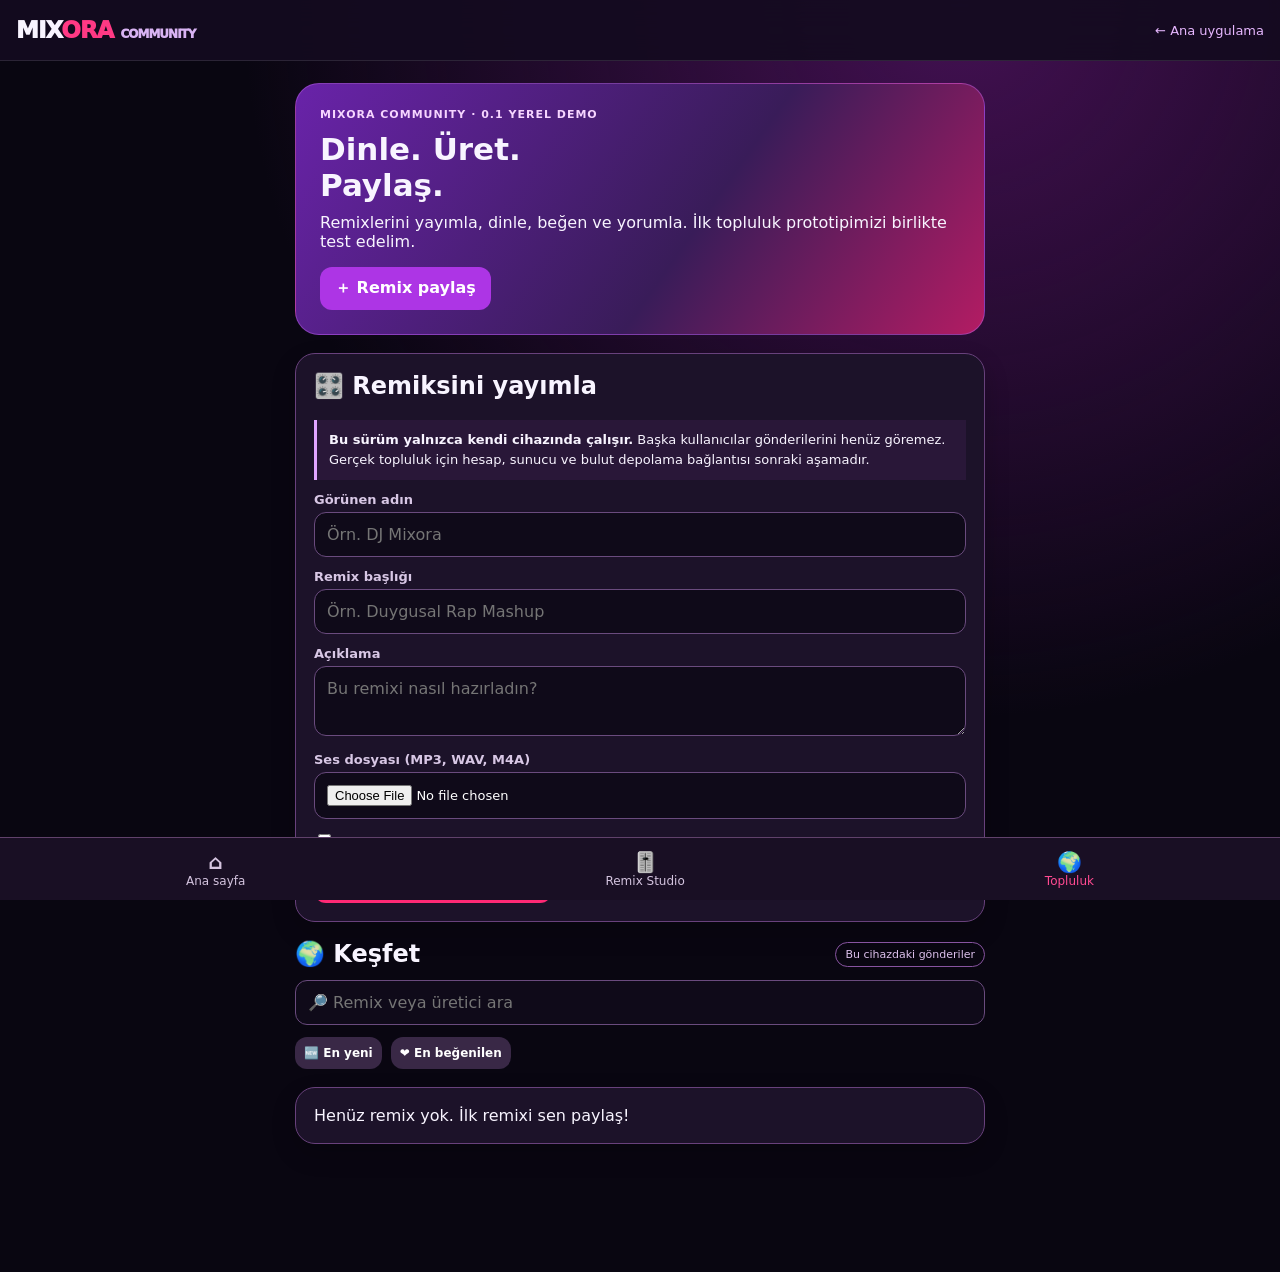
==== community.html @ e912abdd "Add files via upload" ====
<!doctype html><html lang="tr"><head><meta charset="utf-8"><meta name="viewport" content="width=device-width,initial-scale=1,viewport-fit=cover"><meta name="theme-color" content="#12091c"><title>MIXORA Community · Beta</title><style>
:root{font-family:system-ui,-apple-system,Arial;color:#f8f4ff;background:#090611}*{box-sizing:border-box}body{margin:0;background:radial-gradient(circle at 75% 0,#431052 0,transparent 45%),#090611;padding-bottom:88px}header{position:sticky;top:0;background:#140b20ed;backdrop-filter:blur(15px);border-bottom:1px solid #ffffff1b;padding:17px 16px;display:flex;align-items:center;justify-content:space-between;z-index:3}h1,h2,h3,p{margin-top:0}.brand{font-size:23px;font-weight:1000;letter-spacing:-1px}.brand span{color:#ff3984}a{color:#e7b7ff;text-decoration:none}header a{font-size:13px}.wrap{max-width:720px;margin:auto;padding:22px 15px}.hero{padding:24px;border:1px solid #b35ce280;border-radius:24px;background:linear-gradient(125deg,#6923a9,#391c59 58%,#b31c63)}.hero h1{font-size:31px;margin:10px 0}.muted{color:#bdb0cc;font-size:13px;line-height:1.5}.pill{font-size:11px;font-weight:800;letter-spacing:1px;color:#f6d5ff}.card{background:#1c1229;border:1px solid #68417c;border-radius:20px;padding:18px;margin:18px 0;box-shadow:0 10px 25px #0003}label{display:block;color:#d8c7e5;font-size:13px;margin:12px 0 5px;font-weight:700}input,textarea,select{width:100%;border:1px solid #6a4b7e;border-radius:12px;background:#0f0a19;color:white;padding:12px;font:inherit}textarea{min-height:70px;resize:vertical}input[type=file]{font-size:13px}button,.btn{background:#ad35e5;border:0;border-radius:12px;color:white;padding:11px 15px;font-weight:800;cursor:pointer;font:inherit;font-weight:750}.secondary{background:#392846}.pink{background:#ff2975}.actions{display:flex;gap:9px;flex-wrap:wrap;margin-top:12px}.item{border:1px solid #57376b;background:#170e22;border-radius:18px;padding:17px;margin:12px 0}.row{display:flex;align-items:center;justify-content:space-between;gap:8px}.cover{width:56px;height:56px;border-radius:13px;background:linear-gradient(140deg,#af27e9,#f42978);display:grid;place-items:center;font-size:26px;flex-shrink:0}.name{font-weight:850;overflow-wrap:anywhere}.tiny{font-size:12px;color:#bdb0cc}audio{width:100%;height:44px;margin-top:12px}.hidden{display:none!important}.badge{border:1px solid #8753a0;padding:5px 9px;border-radius:20px;font-size:11px;color:#ddc1ed}.comments{margin-top:12px;border-top:1px solid #60446e;padding-top:12px}.comment{font-size:13px;padding:8px 0;border-bottom:1px solid #ffffff13;overflow-wrap:anywhere}.comment b{color:#efbaff}.status{padding:12px;background:#2b1c3b;border-radius:12px;font-size:13px;margin-top:12px}nav{position:fixed;bottom:0;left:0;right:0;background:#190f24;border-top:1px solid #60416b;display:flex;justify-content:space-around;padding:12px 6px calc(12px + env(safe-area-inset-bottom));z-index:4}nav a{font-size:12px;text-align:center;color:#d4c4df}nav a strong{display:block;font-size:20px}#search{margin-top:12px}.smallbtn{font-size:12px;padding:9px}.notice{border-left:3px solid #e0a5ff;padding:10px 12px;background:#291738;font-size:13px;line-height:1.55}
</style></head><body><header><div class="brand">MIX<span>ORA</span> <span style="font-size:12px;color:#d8b3f3">COMMUNITY</span></div><a href="index.html">← Ana uygulama</a></header><main class="wrap"><section class="hero"><div class="pill">MIXORA COMMUNITY · 0.1 YEREL DEMO</div><h1>Dinle. Üret.<br>Paylaş.</h1><p>Remixlerini yayımla, dinle, beğen ve yorumla. İlk topluluk prototipimizi birlikte test edelim.</p><button onclick="document.getElementById('publish').scrollIntoView({behavior:'smooth'})">＋ Remix paylaş</button></section>
<section class="card" id="publish"><h2>🎛️ Remiksini yayımla</h2><div class="notice"><b>Bu sürüm yalnızca kendi cihazında çalışır.</b> Başka kullanıcılar gönderilerini henüz göremez. Gerçek topluluk için hesap, sunucu ve bulut depolama bağlantısı sonraki aşamadır.</div><label>Görünen adın</label><input id="author" maxlength="40" placeholder="Örn. DJ Mixora"><label>Remix başlığı</label><input id="title" maxlength="90" placeholder="Örn. Duygusal Rap Mashup"><label>Açıklama</label><textarea id="description" maxlength="400" placeholder="Bu remixi nasıl hazırladın?"></textarea><label>Ses dosyası (MP3, WAV, M4A)</label><input type="file" id="audioFile" accept="audio/*,.mp3,.wav,.m4a,.aac"><label><input id="rights" type="checkbox" style="width:auto"> Bu kaydı paylaşmaya yetkim var.</label><div class="actions"><button class="pink" id="publishBtn">🚀 Yerel olarak yayımla</button></div><div id="msg" class="status hidden"></div></section>
<section><div class="row"><h2 style="margin:0">🌍 Keşfet</h2><span class="badge">Bu cihazdaki gönderiler</span></div><input id="search" placeholder="🔎 Remix veya üretici ara"><div class="actions"><button class="secondary smallbtn" data-sort="new">🆕 En yeni</button><button class="secondary smallbtn" data-sort="liked">❤️ En beğenilen</button></div><div id="feed"></div></section></main><nav><a href="index.html"><strong>⌂</strong>Ana sayfa</a><a href="Remix.html"><strong>🎚️</strong>Remix Studio</a><a href="community.html" style="color:#ff4a91"><strong>🌍</strong>Topluluk</a></nav><script>
'use strict';
const $=id=>document.getElementById(id);let db,sort='new',objectUrls=[];
const req=indexedDB.open('mixora-community-demo',1);
req.onupgradeneeded=e=>{let d=e.target.result;d.createObjectStore('posts',{keyPath:'id'})};
req.onerror=()=>show('Tarayıcı yerel depolamayı açamadı. Safari üzerinden tekrar dene.');
req.onsuccess=()=>{db=req.result;render()};
function show(s){$('msg').textContent=s;$('msg').classList.remove('hidden')}
function store(mode='readonly'){return db.transaction('posts',mode).objectStore('posts')}
function all(){return new Promise((resolve,reject)=>{const q=store().getAll();q.onsuccess=()=>resolve(q.result);q.onerror=()=>reject(q.error)})}
function save(p){return new Promise((resolve,reject)=>{let q=store('readwrite').put(p);q.onsuccess=resolve;q.onerror=()=>reject(q.error)})}
function remove(id){return new Promise((resolve,reject)=>{let q=store('readwrite').delete(id);q.onsuccess=resolve;q.onerror=()=>reject(q.error)})}
$('publishBtn').onclick=async()=>{
 if(!db)return show('Depolama hazır değil.');
 const author=$('author').value.trim(),title=$('title').value.trim(),file=$('audioFile').files[0];
 if(!author||!title||!file)return show('Adını, remix başlığını ve ses dosyasını seç.');
 if(!$('rights').checked)return show('Yalnızca paylaşmaya yetkili olduğun kayıtları ekleyebilirsin.');
 if(!(/\.(mp3|wav|m4a|aac)$/i.test(file.name)||file.type.startsWith('audio/')))return show('Desteklenen bir ses dosyası seç.');
 if(file.size>60*1024*1024)return show('Bu demo için dosya 60 MB altında olmalı. Büyük WAV dosyaları tarayıcıda sorun çıkarabilir.');
 $('publishBtn').disabled=true;
 try{await save({id:crypto.randomUUID?crypto.randomUUID():String(Date.now()),author,title,description:$('description').value.trim(),file,created:Date.now(),likes:0,liked:false,comments:[]});show('✓ Remix bu cihazdaki topluluk akışına eklendi. Başka kullanıcılar henüz göremez.');$('title').value='';$('description').value='';$('audioFile').value='';$('rights').checked=false;await render();$('feed').scrollIntoView({behavior:'smooth'})}
 catch(e){show('Dosya kaydedilemedi: Tarayıcının depolama alanı dolmuş olabilir. '+e.message)}
 finally{$('publishBtn').disabled=false}
};
function el(tag,cls,txt){const e=document.createElement(tag);if(cls)e.className=cls;if(txt!==undefined)e.textContent=txt;return e}
function btn(txt,fn,cls='secondary smallbtn'){let b=el('button',cls,txt);b.onclick=fn;return b}
async function render(){
 if(!db)return;objectUrls.forEach(URL.revokeObjectURL);objectUrls=[];
 let posts=await all(),q=$('search').value.toLocaleLowerCase('tr');
 posts=posts.filter(p=>(p.title+' '+p.author+' '+p.description).toLocaleLowerCase('tr').includes(q));
 posts.sort((a,b)=>sort==='liked'?(b.likes-a.likes||b.created-a.created):b.created-a.created);
 const root=$('feed');root.replaceChildren();
 if(!posts.length){root.append(el('div','card','Henüz remix yok. İlk remixi sen paylaş!'));return}
 for(let p of posts){
  const card=el('article','item'),row=el('div','row'),left=el('div','row'),cover=el('div','cover','♫'),info=el('div');
  info.append(el('div','name',p.title),el('div','tiny','🎧 '+p.author+' · '+new Date(p.created).toLocaleDateString('tr-TR')));
  left.append(cover,info);row.append(left,el('span','badge','REMIX'));card.append(row);
  if(p.description)card.append(el('p','muted',p.description));
  const audio=el('audio');audio.controls=true;audio.preload='none';let u=URL.createObjectURL(p.file);objectUrls.push(u);audio.src=u;card.append(audio);
  const actions=el('div','actions');
  actions.append(btn((p.liked?'💗':'♡')+' '+p.likes,async()=>{p.likes+=p.liked?-1:1;p.liked=!p.liked;await save(p);await render()}));
  actions.append(btn('💬 '+p.comments.length+' yorum',()=>{const x=card.querySelector('.comments');x.classList.toggle('hidden')}));
  actions.append(btn('↗ Paylaş',async()=>{
   // Sharing audio file works through native share sheet where supported; not a public URL.
   if(navigator.canShare&&navigator.canShare({files:[p.file]})){try{await navigator.share({files:[p.file],title:p.title,text:p.author+' · MIXORA remix'})}catch(e){if(e.name!=='AbortError')alert('Paylaşım başarısız: '+e.message)}}
   else alert('Bu demo herkese açık bağlantı oluşturmaz. iPhone Safari üzerinden paylaşmayı deneyebilirsin.');
  }));
  actions.append(btn('🗑️ Sil',async()=>{if(confirm('Bu cihazdaki remixi silmek istiyor musun?')){await remove(p.id);await render()}}));
  card.append(actions);
  const comments=el('div','comments hidden');
  p.comments.forEach(c=>{const line=el('div','comment');const who=el('b','',c.author+': ');line.append(who,document.createTextNode(c.text));comments.append(line)});
  const commentAuthor=el('input');commentAuthor.placeholder='Adın';commentAuthor.maxLength=35;commentAuthor.value=$('author').value;
  const commentText=el('input');commentText.placeholder='Yorum yaz';commentText.maxLength=250;
  comments.append(commentAuthor,commentText,btn('Yorum ekle',async()=>{if(!commentAuthor.value.trim()||!commentText.value.trim())return;p.comments.push({author:commentAuthor.value.trim(),text:commentText.value.trim()});await save(p);await render()}));
  card.append(comments);root.append(card)
 }
}
$('search').oninput=render;document.querySelectorAll('[data-sort]').forEach(b=>b.onclick=()=>{sort=b.dataset.sort;render()});
</script></body></html>
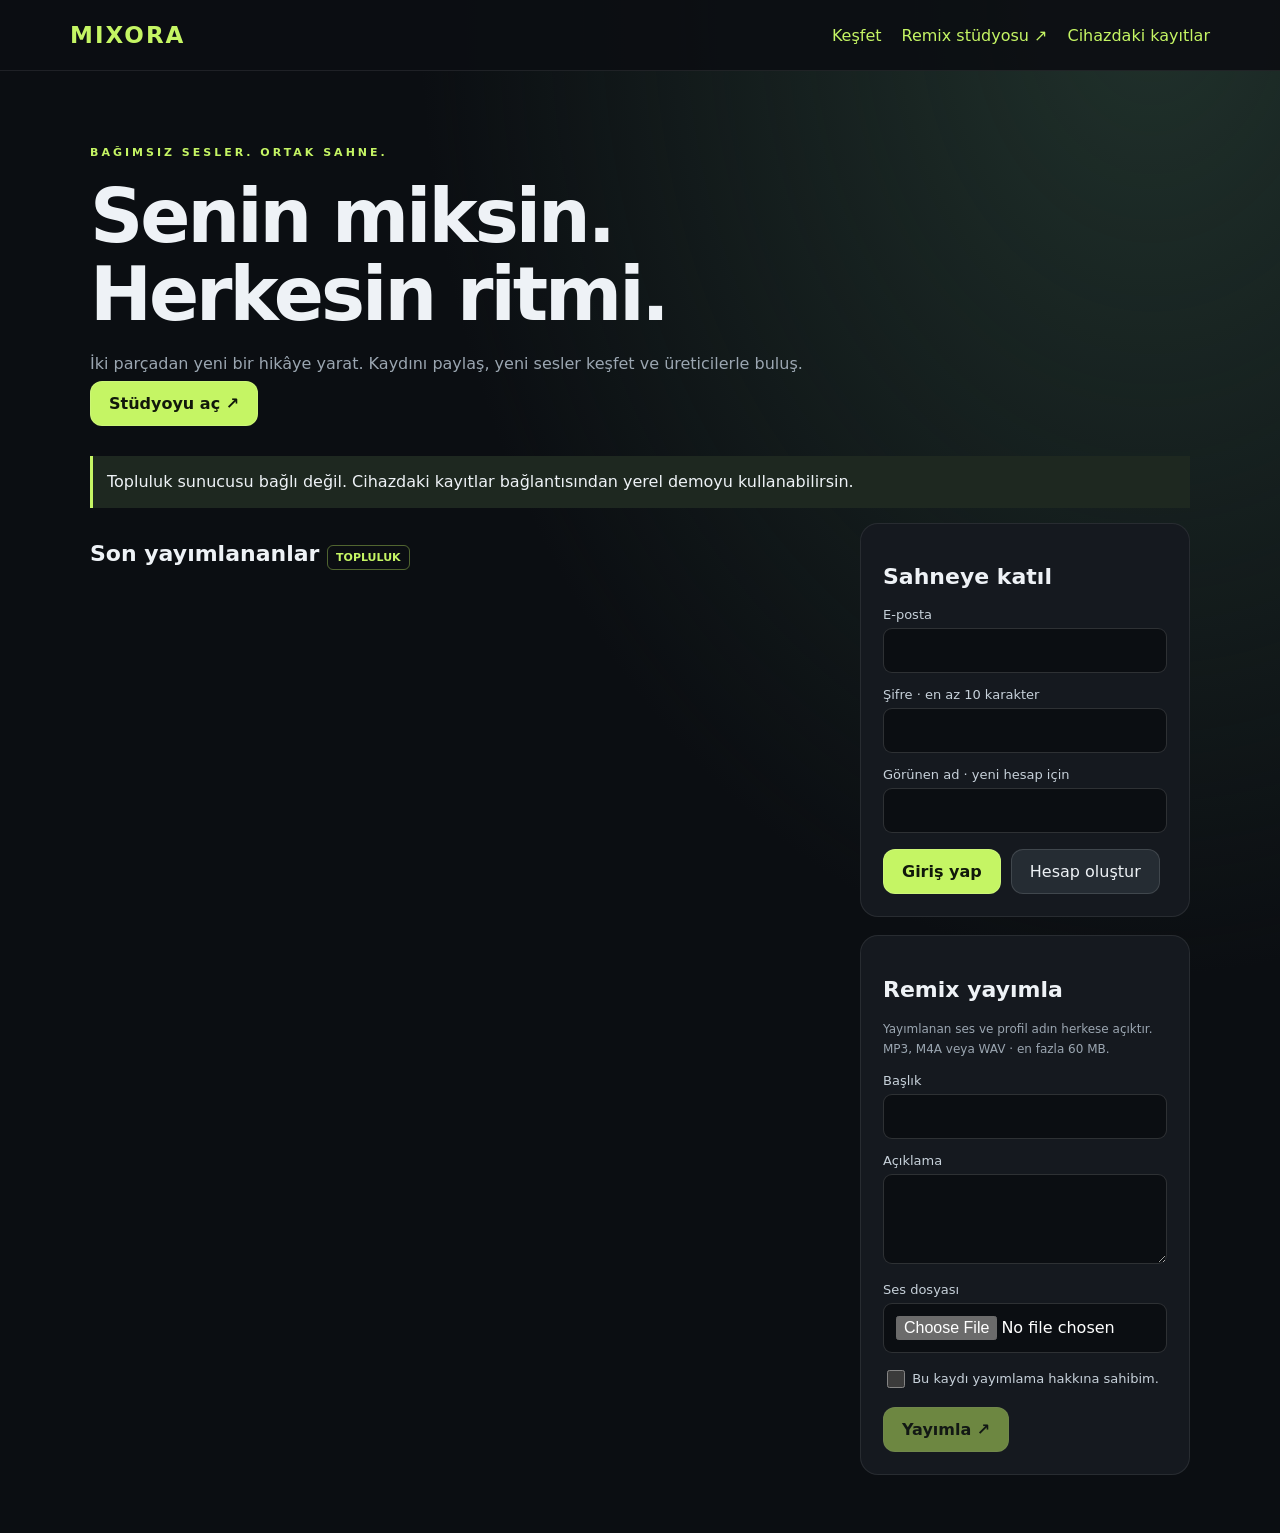
==== commit 9bc85366: "Build MIXORA platform beta: remix workflow, live controls and authenticated community" ====
--- a/community.html
+++ b/community.html
@@ -1,63 +1 @@
-<!doctype html><html lang="tr"><head><meta charset="utf-8"><meta name="viewport" content="width=device-width,initial-scale=1,viewport-fit=cover"><meta name="theme-color" content="#12091c"><title>MIXORA Community · Beta</title><style>
-:root{font-family:system-ui,-apple-system,Arial;color:#f8f4ff;background:#090611}*{box-sizing:border-box}body{margin:0;background:radial-gradient(circle at 75% 0,#431052 0,transparent 45%),#090611;padding-bottom:88px}header{position:sticky;top:0;background:#140b20ed;backdrop-filter:blur(15px);border-bottom:1px solid #ffffff1b;padding:17px 16px;display:flex;align-items:center;justify-content:space-between;z-index:3}h1,h2,h3,p{margin-top:0}.brand{font-size:23px;font-weight:1000;letter-spacing:-1px}.brand span{color:#ff3984}a{color:#e7b7ff;text-decoration:none}header a{font-size:13px}.wrap{max-width:720px;margin:auto;padding:22px 15px}.hero{padding:24px;border:1px solid #b35ce280;border-radius:24px;background:linear-gradient(125deg,#6923a9,#391c59 58%,#b31c63)}.hero h1{font-size:31px;margin:10px 0}.muted{color:#bdb0cc;font-size:13px;line-height:1.5}.pill{font-size:11px;font-weight:800;letter-spacing:1px;color:#f6d5ff}.card{background:#1c1229;border:1px solid #68417c;border-radius:20px;padding:18px;margin:18px 0;box-shadow:0 10px 25px #0003}label{display:block;color:#d8c7e5;font-size:13px;margin:12px 0 5px;font-weight:700}input,textarea,select{width:100%;border:1px solid #6a4b7e;border-radius:12px;background:#0f0a19;color:white;padding:12px;font:inherit}textarea{min-height:70px;resize:vertical}input[type=file]{font-size:13px}button,.btn{background:#ad35e5;border:0;border-radius:12px;color:white;padding:11px 15px;font-weight:800;cursor:pointer;font:inherit;font-weight:750}.secondary{background:#392846}.pink{background:#ff2975}.actions{display:flex;gap:9px;flex-wrap:wrap;margin-top:12px}.item{border:1px solid #57376b;background:#170e22;border-radius:18px;padding:17px;margin:12px 0}.row{display:flex;align-items:center;justify-content:space-between;gap:8px}.cover{width:56px;height:56px;border-radius:13px;background:linear-gradient(140deg,#af27e9,#f42978);display:grid;place-items:center;font-size:26px;flex-shrink:0}.name{font-weight:850;overflow-wrap:anywhere}.tiny{font-size:12px;color:#bdb0cc}audio{width:100%;height:44px;margin-top:12px}.hidden{display:none!important}.badge{border:1px solid #8753a0;padding:5px 9px;border-radius:20px;font-size:11px;color:#ddc1ed}.comments{margin-top:12px;border-top:1px solid #60446e;padding-top:12px}.comment{font-size:13px;padding:8px 0;border-bottom:1px solid #ffffff13;overflow-wrap:anywhere}.comment b{color:#efbaff}.status{padding:12px;background:#2b1c3b;border-radius:12px;font-size:13px;margin-top:12px}nav{position:fixed;bottom:0;left:0;right:0;background:#190f24;border-top:1px solid #60416b;display:flex;justify-content:space-around;padding:12px 6px calc(12px + env(safe-area-inset-bottom));z-index:4}nav a{font-size:12px;text-align:center;color:#d4c4df}nav a strong{display:block;font-size:20px}#search{margin-top:12px}.smallbtn{font-size:12px;padding:9px}.notice{border-left:3px solid #e0a5ff;padding:10px 12px;background:#291738;font-size:13px;line-height:1.55}
-</style></head><body><header><div class="brand">MIX<span>ORA</span> <span style="font-size:12px;color:#d8b3f3">COMMUNITY</span></div><a href="index.html">← Ana uygulama</a></header><main class="wrap"><section class="hero"><div class="pill">MIXORA COMMUNITY · 0.1 YEREL DEMO</div><h1>Dinle. Üret.<br>Paylaş.</h1><p>Remixlerini yayımla, dinle, beğen ve yorumla. İlk topluluk prototipimizi birlikte test edelim.</p><button onclick="document.getElementById('publish').scrollIntoView({behavior:'smooth'})">＋ Remix paylaş</button></section>
-<section class="card" id="publish"><h2>🎛️ Remiksini yayımla</h2><div class="notice"><b>Bu sürüm yalnızca kendi cihazında çalışır.</b> Başka kullanıcılar gönderilerini henüz göremez. Gerçek topluluk için hesap, sunucu ve bulut depolama bağlantısı sonraki aşamadır.</div><label>Görünen adın</label><input id="author" maxlength="40" placeholder="Örn. DJ Mixora"><label>Remix başlığı</label><input id="title" maxlength="90" placeholder="Örn. Duygusal Rap Mashup"><label>Açıklama</label><textarea id="description" maxlength="400" placeholder="Bu remixi nasıl hazırladın?"></textarea><label>Ses dosyası (MP3, WAV, M4A)</label><input type="file" id="audioFile" accept="audio/*,.mp3,.wav,.m4a,.aac"><label><input id="rights" type="checkbox" style="width:auto"> Bu kaydı paylaşmaya yetkim var.</label><div class="actions"><button class="pink" id="publishBtn">🚀 Yerel olarak yayımla</button></div><div id="msg" class="status hidden"></div></section>
-<section><div class="row"><h2 style="margin:0">🌍 Keşfet</h2><span class="badge">Bu cihazdaki gönderiler</span></div><input id="search" placeholder="🔎 Remix veya üretici ara"><div class="actions"><button class="secondary smallbtn" data-sort="new">🆕 En yeni</button><button class="secondary smallbtn" data-sort="liked">❤️ En beğenilen</button></div><div id="feed"></div></section></main><nav><a href="index.html"><strong>⌂</strong>Ana sayfa</a><a href="Remix.html"><strong>🎚️</strong>Remix Studio</a><a href="community.html" style="color:#ff4a91"><strong>🌍</strong>Topluluk</a></nav><script>
-'use strict';
-const $=id=>document.getElementById(id);let db,sort='new',objectUrls=[];
-const req=indexedDB.open('mixora-community-demo',1);
-req.onupgradeneeded=e=>{let d=e.target.result;d.createObjectStore('posts',{keyPath:'id'})};
-req.onerror=()=>show('Tarayıcı yerel depolamayı açamadı. Safari üzerinden tekrar dene.');
-req.onsuccess=()=>{db=req.result;render()};
-function show(s){$('msg').textContent=s;$('msg').classList.remove('hidden')}
-function store(mode='readonly'){return db.transaction('posts',mode).objectStore('posts')}
-function all(){return new Promise((resolve,reject)=>{const q=store().getAll();q.onsuccess=()=>resolve(q.result);q.onerror=()=>reject(q.error)})}
-function save(p){return new Promise((resolve,reject)=>{let q=store('readwrite').put(p);q.onsuccess=resolve;q.onerror=()=>reject(q.error)})}
-function remove(id){return new Promise((resolve,reject)=>{let q=store('readwrite').delete(id);q.onsuccess=resolve;q.onerror=()=>reject(q.error)})}
-$('publishBtn').onclick=async()=>{
- if(!db)return show('Depolama hazır değil.');
- const author=$('author').value.trim(),title=$('title').value.trim(),file=$('audioFile').files[0];
- if(!author||!title||!file)return show('Adını, remix başlığını ve ses dosyasını seç.');
- if(!$('rights').checked)return show('Yalnızca paylaşmaya yetkili olduğun kayıtları ekleyebilirsin.');
- if(!(/\.(mp3|wav|m4a|aac)$/i.test(file.name)||file.type.startsWith('audio/')))return show('Desteklenen bir ses dosyası seç.');
- if(file.size>60*1024*1024)return show('Bu demo için dosya 60 MB altında olmalı. Büyük WAV dosyaları tarayıcıda sorun çıkarabilir.');
- $('publishBtn').disabled=true;
- try{await save({id:crypto.randomUUID?crypto.randomUUID():String(Date.now()),author,title,description:$('description').value.trim(),file,created:Date.now(),likes:0,liked:false,comments:[]});show('✓ Remix bu cihazdaki topluluk akışına eklendi. Başka kullanıcılar henüz göremez.');$('title').value='';$('description').value='';$('audioFile').value='';$('rights').checked=false;await render();$('feed').scrollIntoView({behavior:'smooth'})}
- catch(e){show('Dosya kaydedilemedi: Tarayıcının depolama alanı dolmuş olabilir. '+e.message)}
- finally{$('publishBtn').disabled=false}
-};
-function el(tag,cls,txt){const e=document.createElement(tag);if(cls)e.className=cls;if(txt!==undefined)e.textContent=txt;return e}
-function btn(txt,fn,cls='secondary smallbtn'){let b=el('button',cls,txt);b.onclick=fn;return b}
-async function render(){
- if(!db)return;objectUrls.forEach(URL.revokeObjectURL);objectUrls=[];
- let posts=await all(),q=$('search').value.toLocaleLowerCase('tr');
- posts=posts.filter(p=>(p.title+' '+p.author+' '+p.description).toLocaleLowerCase('tr').includes(q));
- posts.sort((a,b)=>sort==='liked'?(b.likes-a.likes||b.created-a.created):b.created-a.created);
- const root=$('feed');root.replaceChildren();
- if(!posts.length){root.append(el('div','card','Henüz remix yok. İlk remixi sen paylaş!'));return}
- for(let p of posts){
-  const card=el('article','item'),row=el('div','row'),left=el('div','row'),cover=el('div','cover','♫'),info=el('div');
-  info.append(el('div','name',p.title),el('div','tiny','🎧 '+p.author+' · '+new Date(p.created).toLocaleDateString('tr-TR')));
-  left.append(cover,info);row.append(left,el('span','badge','REMIX'));card.append(row);
-  if(p.description)card.append(el('p','muted',p.description));
-  const audio=el('audio');audio.controls=true;audio.preload='none';let u=URL.createObjectURL(p.file);objectUrls.push(u);audio.src=u;card.append(audio);
-  const actions=el('div','actions');
-  actions.append(btn((p.liked?'💗':'♡')+' '+p.likes,async()=>{p.likes+=p.liked?-1:1;p.liked=!p.liked;await save(p);await render()}));
-  actions.append(btn('💬 '+p.comments.length+' yorum',()=>{const x=card.querySelector('.comments');x.classList.toggle('hidden')}));
-  actions.append(btn('↗ Paylaş',async()=>{
-   // Sharing audio file works through native share sheet where supported; not a public URL.
-   if(navigator.canShare&&navigator.canShare({files:[p.file]})){try{await navigator.share({files:[p.file],title:p.title,text:p.author+' · MIXORA remix'})}catch(e){if(e.name!=='AbortError')alert('Paylaşım başarısız: '+e.message)}}
-   else alert('Bu demo herkese açık bağlantı oluşturmaz. iPhone Safari üzerinden paylaşmayı deneyebilirsin.');
-  }));
-  actions.append(btn('🗑️ Sil',async()=>{if(confirm('Bu cihazdaki remixi silmek istiyor musun?')){await remove(p.id);await render()}}));
-  card.append(actions);
-  const comments=el('div','comments hidden');
-  p.comments.forEach(c=>{const line=el('div','comment');const who=el('b','',c.author+': ');line.append(who,document.createTextNode(c.text));comments.append(line)});
-  const commentAuthor=el('input');commentAuthor.placeholder='Adın';commentAuthor.maxLength=35;commentAuthor.value=$('author').value;
-  const commentText=el('input');commentText.placeholder='Yorum yaz';commentText.maxLength=250;
-  comments.append(commentAuthor,commentText,btn('Yorum ekle',async()=>{if(!commentAuthor.value.trim()||!commentText.value.trim())return;p.comments.push({author:commentAuthor.value.trim(),text:commentText.value.trim()});await save(p);await render()}));
-  card.append(comments);root.append(card)
- }
-}
-$('search').oninput=render;document.querySelectorAll('[data-sort]').forEach(b=>b.onclick=()=>{sort=b.dataset.sort;render()});
-</script></body></html>+<!doctype html><html lang="tr"><head><meta charset="utf-8"><meta name="viewport" content="width=device-width,initial-scale=1,viewport-fit=cover"><meta name="theme-color" content="#0b0e12"><title>MIXORA — Topluluk</title><link rel="stylesheet" href="assets/platform.css"><script src="assets/community.js" defer></script></head><body><header><a class="logo" href="index.html">MIX<span>ORA</span></a><nav><a href="index.html">Keşfet</a><a href="Remix.html">Remix stüdyosu ↗</a><a href="local-community.html">Cihazdaki kayıtlar</a></nav></header><main><section class="hero"><span class="eyebrow">BAĞIMSIZ SESLER. ORTAK SAHNE.</span><h1>Senin miksin.<br>Herkesin ritmi.</h1><p>İki parçadan yeni bir hikâye yarat. Kaydını paylaş, yeni sesler keşfet ve üreticilerle buluş.</p><a class="button primary" href="Remix.html">Stüdyoyu aç ↗</a></section><div id="status" class="status" role="status" aria-live="polite">Sunucu bağlantısı kontrol ediliyor…</div><div class="layout"><section><h2>Son yayımlananlar <span class="tag">TOPLULUK</span></h2><div id="feed"></div><button id="more" hidden>Daha fazla yükle</button></section><aside><section class="panel" id="auth"><h2>Sahneye katıl</h2><form id="authForm"><label for="email">E-posta</label><input id="email" type="email" autocomplete="email" maxlength="254" required><label for="password">Şifre · en az 10 karakter</label><input id="password" type="password" minlength="10" maxlength="128" autocomplete="current-password" required><label for="name">Görünen ad · yeni hesap için</label><input id="name" maxlength="40" autocomplete="nickname"><div class="actions"><button class="primary" type="submit">Giriş yap</button><button id="register" type="button">Hesap oluştur</button></div></form></section><section id="profile" class="panel hidden"><h2>Profilim</h2><form id="profileForm"><label for="profileName">Görünen ad</label><input id="profileName" maxlength="40" required><label for="bio">Hakkımda</label><textarea id="bio" maxlength="300"></textarea><div class="actions"><button>Profili kaydet</button><button type="button" id="logout">Çıkış</button></div></form></section><section class="panel"><h2>Remix yayımla</h2><p class="meta">Yayımlanan ses ve profil adın herkese açıktır. MP3, M4A veya WAV · en fazla 60 MB.</p><form id="publishForm"><label for="title">Başlık</label><input id="title" maxlength="90" required><label for="description">Açıklama</label><textarea id="description" maxlength="400"></textarea><label for="audioFile">Ses dosyası</label><input id="audioFile" type="file" accept="audio/mpeg,audio/wav,audio/mp4,.mp3,.wav,.m4a" required><label><input id="rights" type="checkbox" required> Bu kaydı yayımlama hakkına sahibim.</label><div class="actions"><button class="primary" id="publishBtn">Yayımla ↗</button></div></form></section></aside></div></main></body></html>
--- a/assets/platform.css
+++ b/assets/platform.css
@@ -0,0 +1 @@
+:root{color-scheme:dark;--accent:#c5f564;--panel:#15191f;--muted:#9ba6b1;font-family:Inter,system-ui,-apple-system,sans-serif;background:#0b0e12;color:#eef2f6}*{box-sizing:border-box}body{margin:0;background:radial-gradient(ellipse at 90% 0,#20312b 0,transparent 45%),#0b0e12}a{color:var(--accent);text-decoration:none}button,input,textarea,select{font:inherit}button,.button{cursor:pointer;border:1px solid #ffffff20;background:#252c33;color:#eef2f6;border-radius:12px;padding:12px 18px;min-height:44px}button.primary,.button.primary{background:var(--accent);color:#11180b;font-weight:750}button:disabled{opacity:.5;cursor:wait}button:hover,a.button:hover{filter:brightness(1.12)}:focus-visible{outline:3px solid var(--accent);outline-offset:3px}header{display:flex;justify-content:space-between;gap:20px;align-items:center;padding:22px max(20px,calc((100vw - 1140px)/2));border-bottom:1px solid #ffffff15;background:#0b0e12e8}header nav{display:flex;gap:20px;align-items:center}.logo{font-size:23px;font-weight:900;letter-spacing:2px}.logo span{color:var(--accent)}main{max-width:1140px;padding:34px 20px calc(40px + env(safe-area-inset-bottom));margin:auto}.hero{padding:36px 0 28px;max-width:800px}.eyebrow{color:var(--accent);letter-spacing:3px;font-size:11px;font-weight:800}h1{font-size:clamp(38px,7vw,74px);letter-spacing:-3px;line-height:1.05;margin:18px 0}h2{font-size:22px}p{line-height:1.65;color:var(--muted)}.layout{display:grid;grid-template-columns:minmax(0,1fr) 330px;gap:24px}.panel,.post{background:var(--panel);border:1px solid #ffffff15;border-radius:18px;padding:22px;margin-bottom:18px}.actions{display:flex;gap:10px;flex-wrap:wrap;margin-top:16px}label{display:block;margin:14px 0 6px;color:#c7d1da;font-size:13px}input:not([type=checkbox]),textarea{width:100%;padding:12px;border:1px solid #ffffff25;border-radius:9px;background:#0b0e12;color:#fff;min-width:0}textarea{min-height:90px;resize:vertical}input[type=checkbox]{width:18px;height:18px;vertical-align:middle}.meta{font-size:12px;color:var(--muted)}audio{width:100%;margin:18px 0 6px}.post h3{font-size:22px;margin:10px 0;overflow-wrap:anywhere}.post p,.comment{overflow-wrap:anywhere}.tag{font-size:11px;padding:5px 8px;border:1px solid #c5f56460;border-radius:6px;color:var(--accent)}.status{border-left:3px solid var(--accent);background:#1e2820;padding:14px;margin:15px 0;line-height:1.5}.hidden{display:none!important}.comment{padding:12px 0;border-bottom:1px solid #ffffff15}.comments{margin-top:16px}summary{cursor:pointer;min-height:44px;padding-top:12px}.subnav{display:flex;gap:12px;flex-wrap:wrap;margin:16px 0}small{color:var(--muted)}@media(max-width:760px){.layout{grid-template-columns:1fr}.layout aside{order:-1}header{padding:18px;flex-wrap:wrap}header nav{gap:14px;font-size:13px}main{padding:20px 16px}.hero{padding:20px 0}h1{letter-spacing:-2px}.panel,.post{padding:18px}}
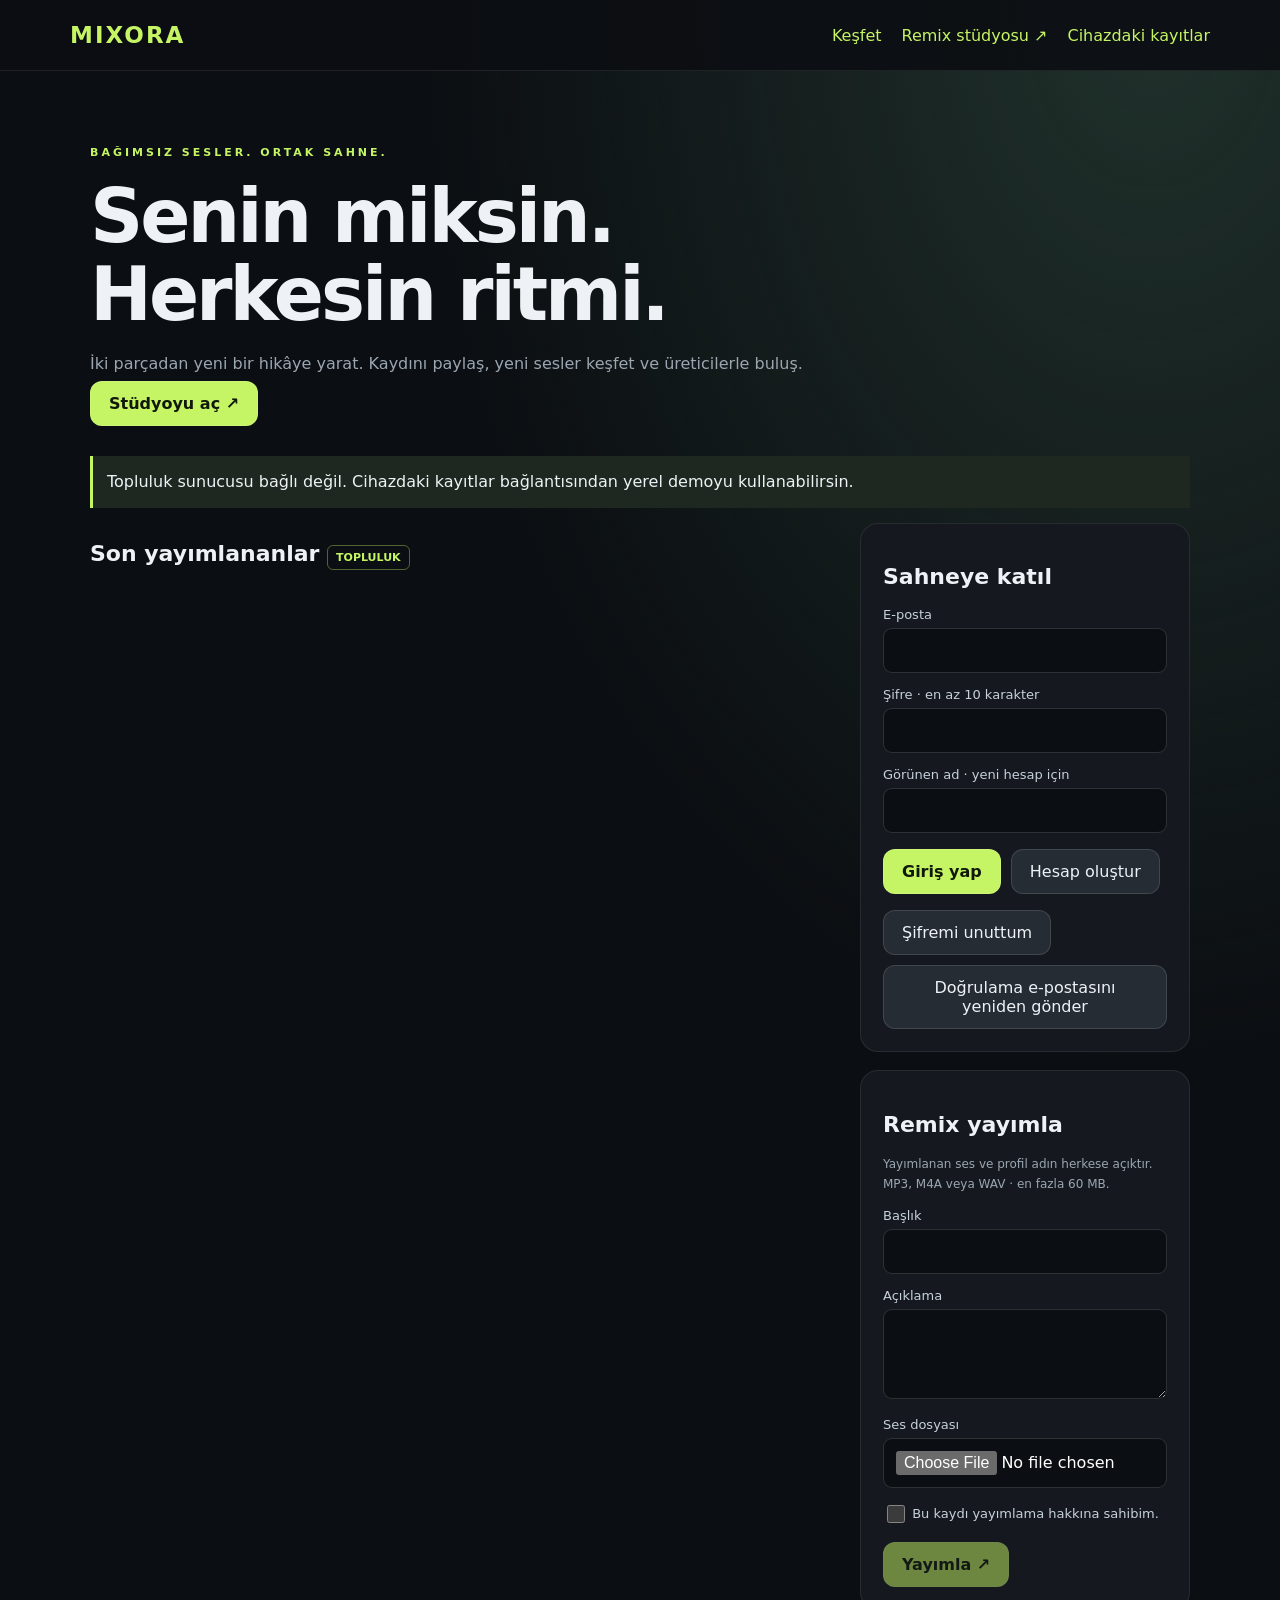
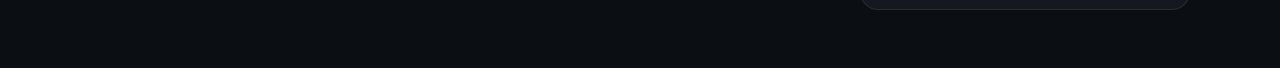
==== commit ef5a8280: "Fix email verification sessions and atomic password recovery; add account UI and regression tests" ====
--- a/community.html
+++ b/community.html
@@ -1 +1 @@
-<!doctype html><html lang="tr"><head><meta charset="utf-8"><meta name="viewport" content="width=device-width,initial-scale=1,viewport-fit=cover"><meta name="theme-color" content="#0b0e12"><title>MIXORA — Topluluk</title><link rel="stylesheet" href="assets/platform.css"><script src="assets/community.js" defer></script></head><body><header><a class="logo" href="index.html">MIX<span>ORA</span></a><nav><a href="index.html">Keşfet</a><a href="Remix.html">Remix stüdyosu ↗</a><a href="local-community.html">Cihazdaki kayıtlar</a></nav></header><main><section class="hero"><span class="eyebrow">BAĞIMSIZ SESLER. ORTAK SAHNE.</span><h1>Senin miksin.<br>Herkesin ritmi.</h1><p>İki parçadan yeni bir hikâye yarat. Kaydını paylaş, yeni sesler keşfet ve üreticilerle buluş.</p><a class="button primary" href="Remix.html">Stüdyoyu aç ↗</a></section><div id="status" class="status" role="status" aria-live="polite">Sunucu bağlantısı kontrol ediliyor…</div><div class="layout"><section><h2>Son yayımlananlar <span class="tag">TOPLULUK</span></h2><div id="feed"></div><button id="more" hidden>Daha fazla yükle</button></section><aside><section class="panel" id="auth"><h2>Sahneye katıl</h2><form id="authForm"><label for="email">E-posta</label><input id="email" type="email" autocomplete="email" maxlength="254" required><label for="password">Şifre · en az 10 karakter</label><input id="password" type="password" minlength="10" maxlength="128" autocomplete="current-password" required><label for="name">Görünen ad · yeni hesap için</label><input id="name" maxlength="40" autocomplete="nickname"><div class="actions"><button class="primary" type="submit">Giriş yap</button><button id="register" type="button">Hesap oluştur</button></div></form></section><section id="profile" class="panel hidden"><h2>Profilim</h2><form id="profileForm"><label for="profileName">Görünen ad</label><input id="profileName" maxlength="40" required><label for="bio">Hakkımda</label><textarea id="bio" maxlength="300"></textarea><div class="actions"><button>Profili kaydet</button><button type="button" id="logout">Çıkış</button></div></form></section><section class="panel"><h2>Remix yayımla</h2><p class="meta">Yayımlanan ses ve profil adın herkese açıktır. MP3, M4A veya WAV · en fazla 60 MB.</p><form id="publishForm"><label for="title">Başlık</label><input id="title" maxlength="90" required><label for="description">Açıklama</label><textarea id="description" maxlength="400"></textarea><label for="audioFile">Ses dosyası</label><input id="audioFile" type="file" accept="audio/mpeg,audio/wav,audio/mp4,.mp3,.wav,.m4a" required><label><input id="rights" type="checkbox" required> Bu kaydı yayımlama hakkına sahibim.</label><div class="actions"><button class="primary" id="publishBtn">Yayımla ↗</button></div></form></section></aside></div></main></body></html>
+<!doctype html><html lang="tr"><head><meta charset="utf-8"><meta name="viewport" content="width=device-width,initial-scale=1,viewport-fit=cover"><meta name="theme-color" content="#0b0e12"><title>MIXORA — Topluluk</title><link rel="stylesheet" href="assets/platform.css"><script src="assets/community.js" defer></script></head><body><header><a class="logo" href="index.html">MIX<span>ORA</span></a><nav><a href="index.html">Keşfet</a><a href="Remix.html">Remix stüdyosu ↗</a><a href="local-community.html">Cihazdaki kayıtlar</a></nav></header><main><section class="hero"><span class="eyebrow">BAĞIMSIZ SESLER. ORTAK SAHNE.</span><h1>Senin miksin.<br>Herkesin ritmi.</h1><p>İki parçadan yeni bir hikâye yarat. Kaydını paylaş, yeni sesler keşfet ve üreticilerle buluş.</p><a class="button primary" href="Remix.html">Stüdyoyu aç ↗</a></section><div id="status" class="status" role="status" aria-live="polite">Sunucu bağlantısı kontrol ediliyor…</div><div class="layout"><section><h2>Son yayımlananlar <span class="tag">TOPLULUK</span></h2><div id="feed"></div><button id="more" hidden>Daha fazla yükle</button></section><aside><section class="panel" id="auth"><h2>Sahneye katıl</h2><form id="authForm"><label for="email">E-posta</label><input id="email" type="email" autocomplete="email" maxlength="254" required><label for="password">Şifre · en az 10 karakter</label><input id="password" type="password" minlength="10" maxlength="128" autocomplete="current-password" required><label for="name">Görünen ad · yeni hesap için</label><input id="name" maxlength="40" autocomplete="nickname"><div class="actions"><button class="primary" type="submit">Giriş yap</button><button id="register" type="button">Hesap oluştur</button></div><div class="actions"><button id="forgotPassword" type="button">Şifremi unuttum</button><button id="resendVerification" type="button">Doğrulama e-postasını yeniden gönder</button></div></form></section><section id="profile" class="panel hidden"><h2>Profilim</h2><form id="profileForm"><label for="profileName">Görünen ad</label><input id="profileName" maxlength="40" required><label for="bio">Hakkımda</label><textarea id="bio" maxlength="300"></textarea><div class="actions"><button>Profili kaydet</button><button type="button" id="logout">Çıkış</button></div></form></section><section class="panel"><h2>Remix yayımla</h2><p class="meta">Yayımlanan ses ve profil adın herkese açıktır. MP3, M4A veya WAV · en fazla 60 MB.</p><form id="publishForm"><label for="title">Başlık</label><input id="title" maxlength="90" required><label for="description">Açıklama</label><textarea id="description" maxlength="400"></textarea><label for="audioFile">Ses dosyası</label><input id="audioFile" type="file" accept="audio/mpeg,audio/wav,audio/mp4,.mp3,.wav,.m4a" required><label><input id="rights" type="checkbox" required> Bu kaydı yayımlama hakkına sahibim.</label><div class="actions"><button class="primary" id="publishBtn">Yayımla ↗</button></div></form></section></aside></div></main></body></html>
